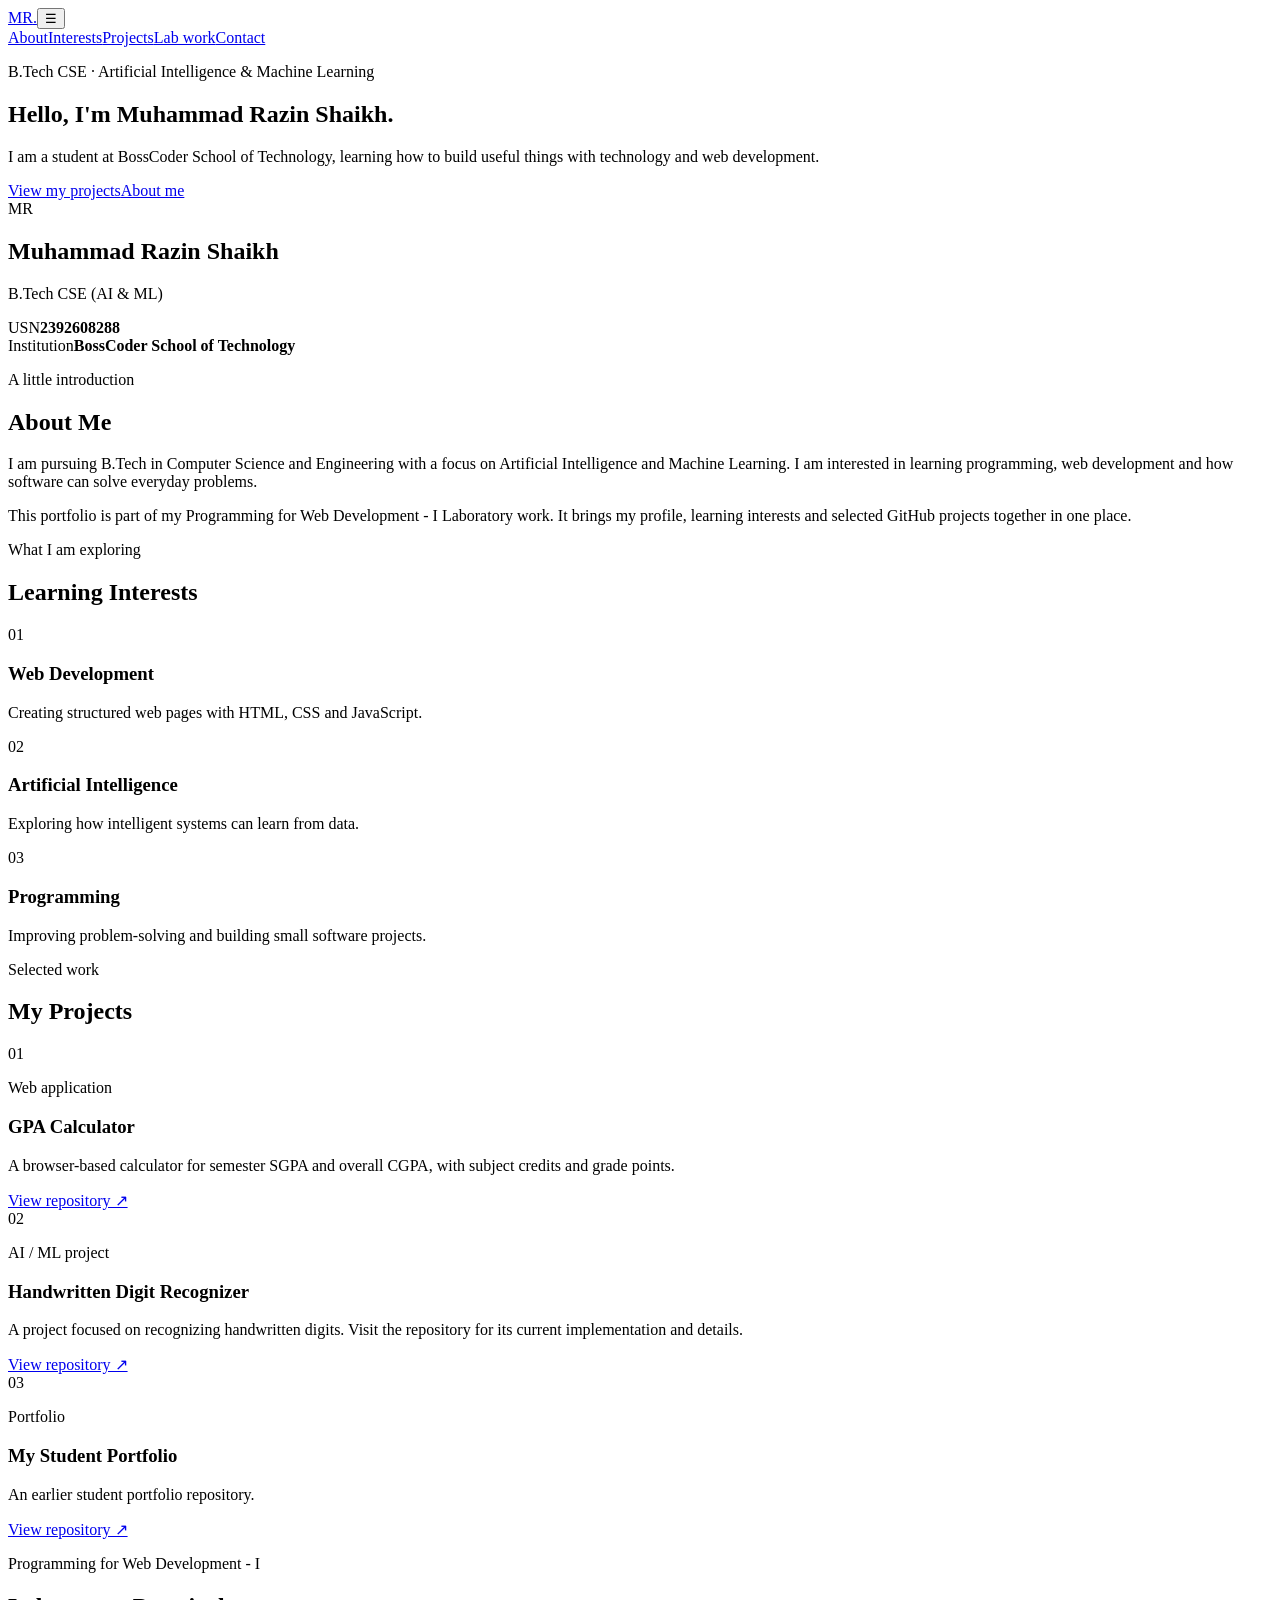
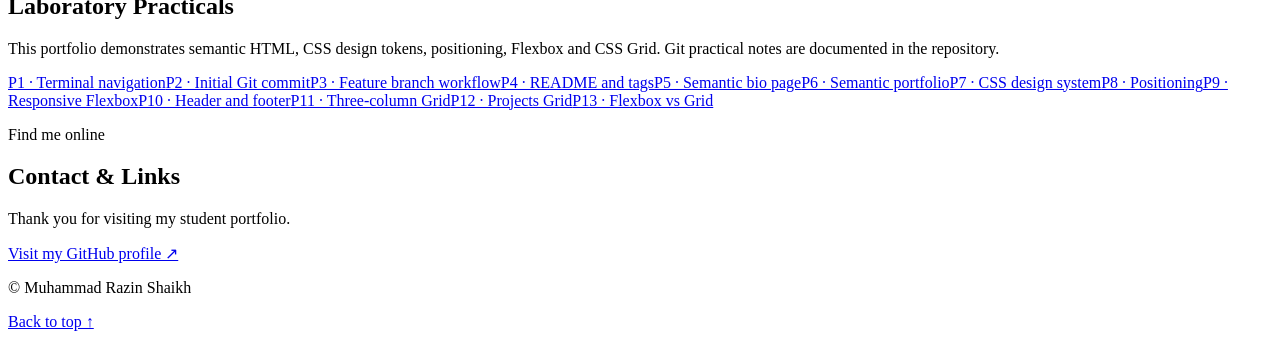
==== index.html @ 40338f89 "Add student portfolio website and documentation" ====
<!DOCTYPE html>
<html lang="en">
<head>
  <meta charset="UTF-8">
  <meta name="viewport" content="width=device-width, initial-scale=1.0">
  <meta name="description" content="Student portfolio of Muhammad Razin Shaikh, B.Tech CSE AI and ML student.">
  <title>Muhammad Razin Shaikh | Student Portfolio</title>
  <link rel="stylesheet" href="style.css">
  <script src="script.js" defer></script>
</head>
<body>
  <header class="site-header"><a class="brand" href="#home">MR<span>.</span></a><button class="menu-toggle" aria-label="Toggle navigation" aria-expanded="false">☰</button><nav class="navbar" aria-label="Main navigation"><a href="#about">About</a><a href="#skills">Interests</a><a href="#projects">Projects</a><a href="#practicals">Lab work</a><a href="#contact">Contact</a></nav></header>
  <main id="home">
    <section class="hero section-wrap"><div class="hero-copy"><p class="eyebrow">B.Tech CSE · Artificial Intelligence & Machine Learning</p><h1>Hello, I'm <span>Muhammad Razin Shaikh.</span></h1><p class="intro">I am a student at BossCoder School of Technology, learning how to build useful things with technology and web development.</p><div class="hero-actions"><a class="button primary" href="#projects">View my projects</a><a class="button secondary" href="#about">About me</a></div></div><aside class="profile-card"><div class="avatar" aria-hidden="true">MR</div><h2>Muhammad Razin Shaikh</h2><p>B.Tech CSE (AI & ML)</p><div class="student-meta"><span>USN</span><strong>2392608288</strong></div><div class="student-meta"><span>Institution</span><strong>BossCoder School of Technology</strong></div></aside></section>
    <section class="section-wrap" id="about"><div class="section-heading"><p class="eyebrow">A little introduction</p><h2>About Me</h2></div><article class="bio-panel"><p>I am pursuing B.Tech in Computer Science and Engineering with a focus on Artificial Intelligence and Machine Learning. I am interested in learning programming, web development and how software can solve everyday problems.</p><p>This portfolio is part of my Programming for Web Development - I Laboratory work. It brings my profile, learning interests and selected GitHub projects together in one place.</p></article></section>
    <section class="section-wrap" id="skills"><div class="section-heading"><p class="eyebrow">What I am exploring</p><h2>Learning Interests</h2></div><div class="interest-grid"><article class="interest-card"><span>01</span><h3>Web Development</h3><p>Creating structured web pages with HTML, CSS and JavaScript.</p></article><article class="interest-card"><span>02</span><h3>Artificial Intelligence</h3><p>Exploring how intelligent systems can learn from data.</p></article><article class="interest-card"><span>03</span><h3>Programming</h3><p>Improving problem-solving and building small software projects.</p></article></div></section>
    <section class="section-wrap" id="projects"><div class="section-heading"><p class="eyebrow">Selected work</p><h2>My Projects</h2></div><div class="project-grid"><article class="project-card featured"><div class="project-art art-one">01</div><div class="project-content"><p class="project-type">Web application</p><h3>GPA Calculator</h3><p>A browser-based calculator for semester SGPA and overall CGPA, with subject credits and grade points.</p><a href="https://github.com/instinct-coder1/gpa-calculator" target="_blank" rel="noopener noreferrer">View repository ↗</a></div></article><article class="project-card"><div class="project-art art-two">02</div><div class="project-content"><p class="project-type">AI / ML project</p><h3>Handwritten Digit Recognizer</h3><p>A project focused on recognizing handwritten digits. Visit the repository for its current implementation and details.</p><a href="https://github.com/instinct-coder1/handwritten-digit-recognizer" target="_blank" rel="noopener noreferrer">View repository ↗</a></div></article><article class="project-card"><div class="project-art art-three">03</div><div class="project-content"><p class="project-type">Portfolio</p><h3>My Student Portfolio</h3><p>An earlier student portfolio repository.</p><a href="https://github.com/instinct-coder1/my-student-portfolio" target="_blank" rel="noopener noreferrer">View repository ↗</a></div></article></div></section>
    <section class="section-wrap lab-section" id="practicals"><div class="section-heading"><p class="eyebrow">Programming for Web Development - I</p><h2>Laboratory Practicals</h2></div><p class="section-description">This portfolio demonstrates semantic HTML, CSS design tokens, positioning, Flexbox and CSS Grid. Git practical notes are documented in the repository.</p><div class="practical-list"><a href="practicals/P1.md">P1 · Terminal navigation</a><a href="practicals/P2.md">P2 · Initial Git commit</a><a href="practicals/P3.md">P3 · Feature branch workflow</a><a href="practicals/P4.md">P4 · README and tags</a><a href="practicals/P5.md">P5 · Semantic bio page</a><a href="practicals/P6.md">P6 · Semantic portfolio</a><a href="practicals/P7.md">P7 · CSS design system</a><a href="practicals/P8.md">P8 · Positioning</a><a href="practicals/P9.md">P9 · Responsive Flexbox</a><a href="practicals/P10.md">P10 · Header and footer</a><a href="practicals/P11.md">P11 · Three-column Grid</a><a href="practicals/P12.md">P12 · Projects Grid</a><a href="practicals/P13.md">P13 · Flexbox vs Grid</a></div></section>
    <section class="section-wrap contact-section" id="contact"><div class="section-heading"><p class="eyebrow">Find me online</p><h2>Contact & Links</h2></div><p>Thank you for visiting my student portfolio.</p><a class="button primary" href="https://github.com/instinct-coder1" target="_blank" rel="noopener noreferrer">Visit my GitHub profile ↗</a></section>
  </main>
  <footer class="site-footer"><p>© <span id="year"></span> Muhammad Razin Shaikh</p><a href="#home">Back to top ↑</a></footer>
</body>
</html>
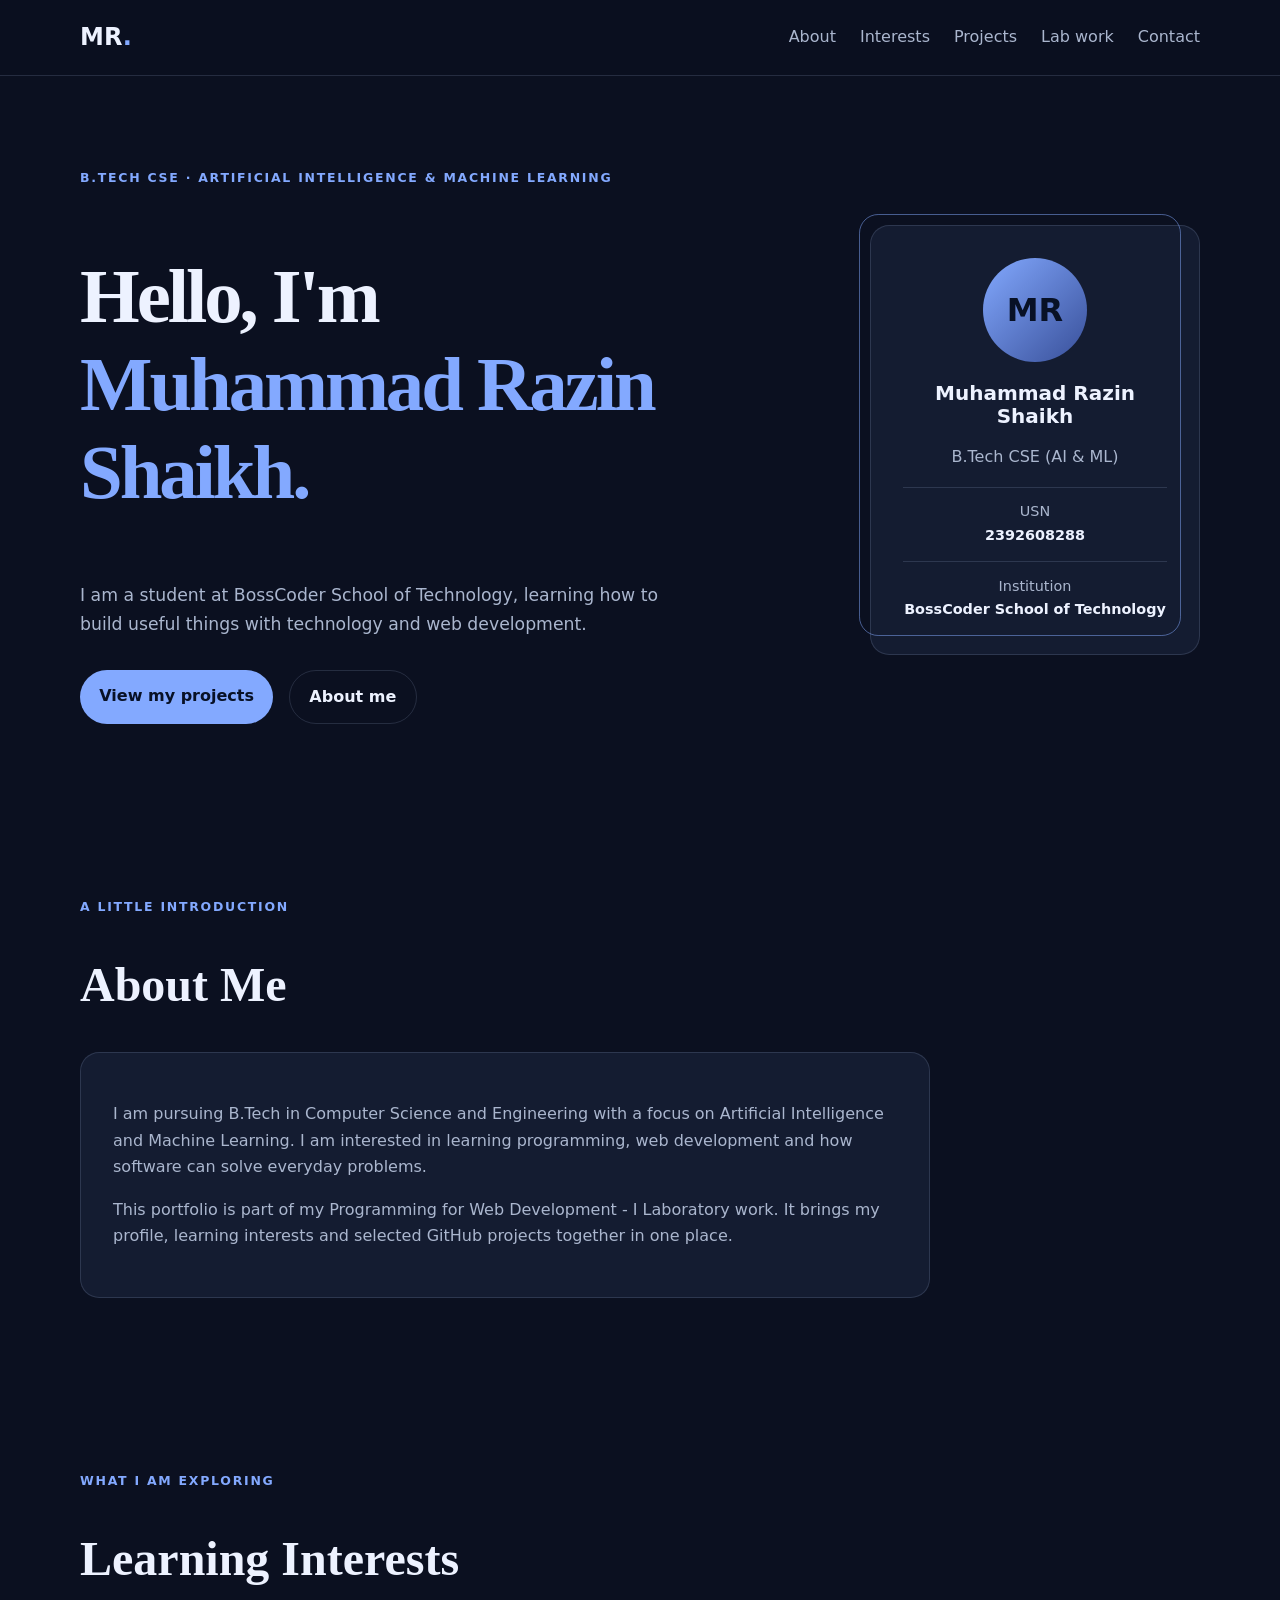
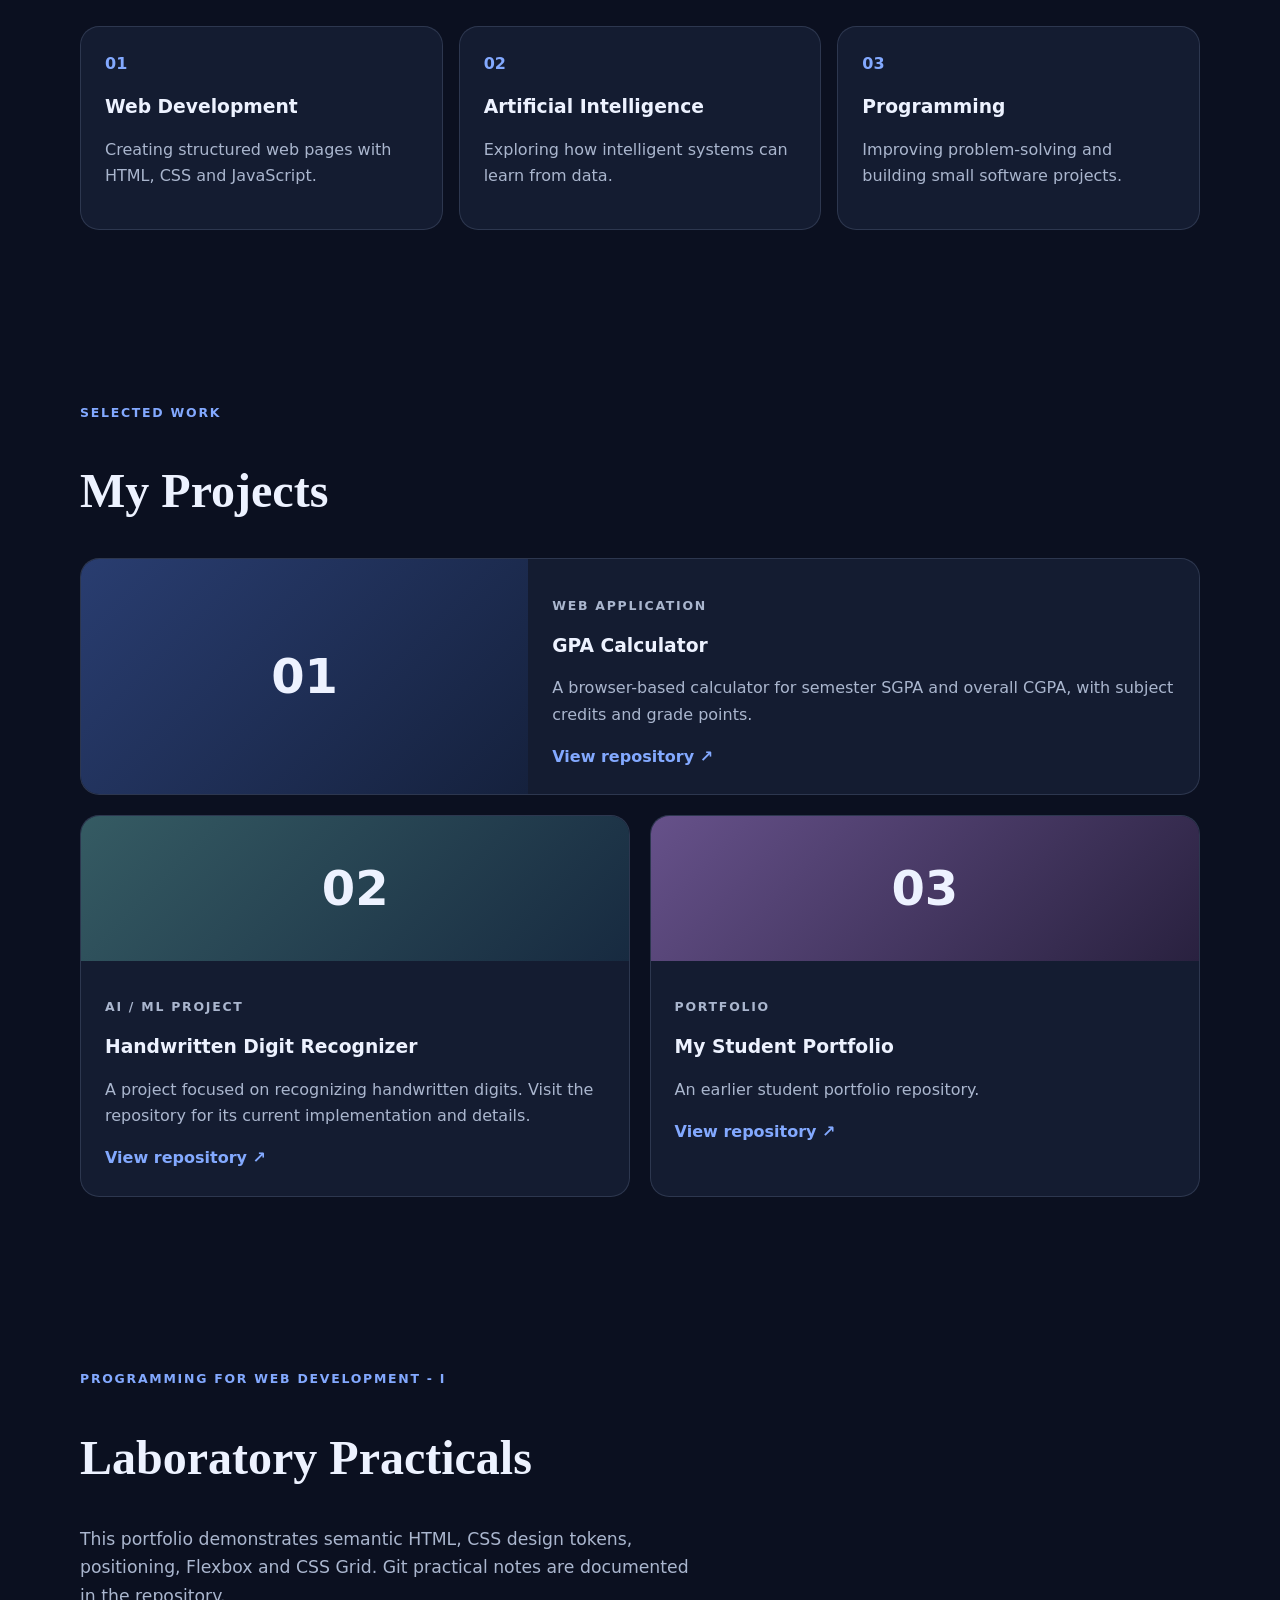
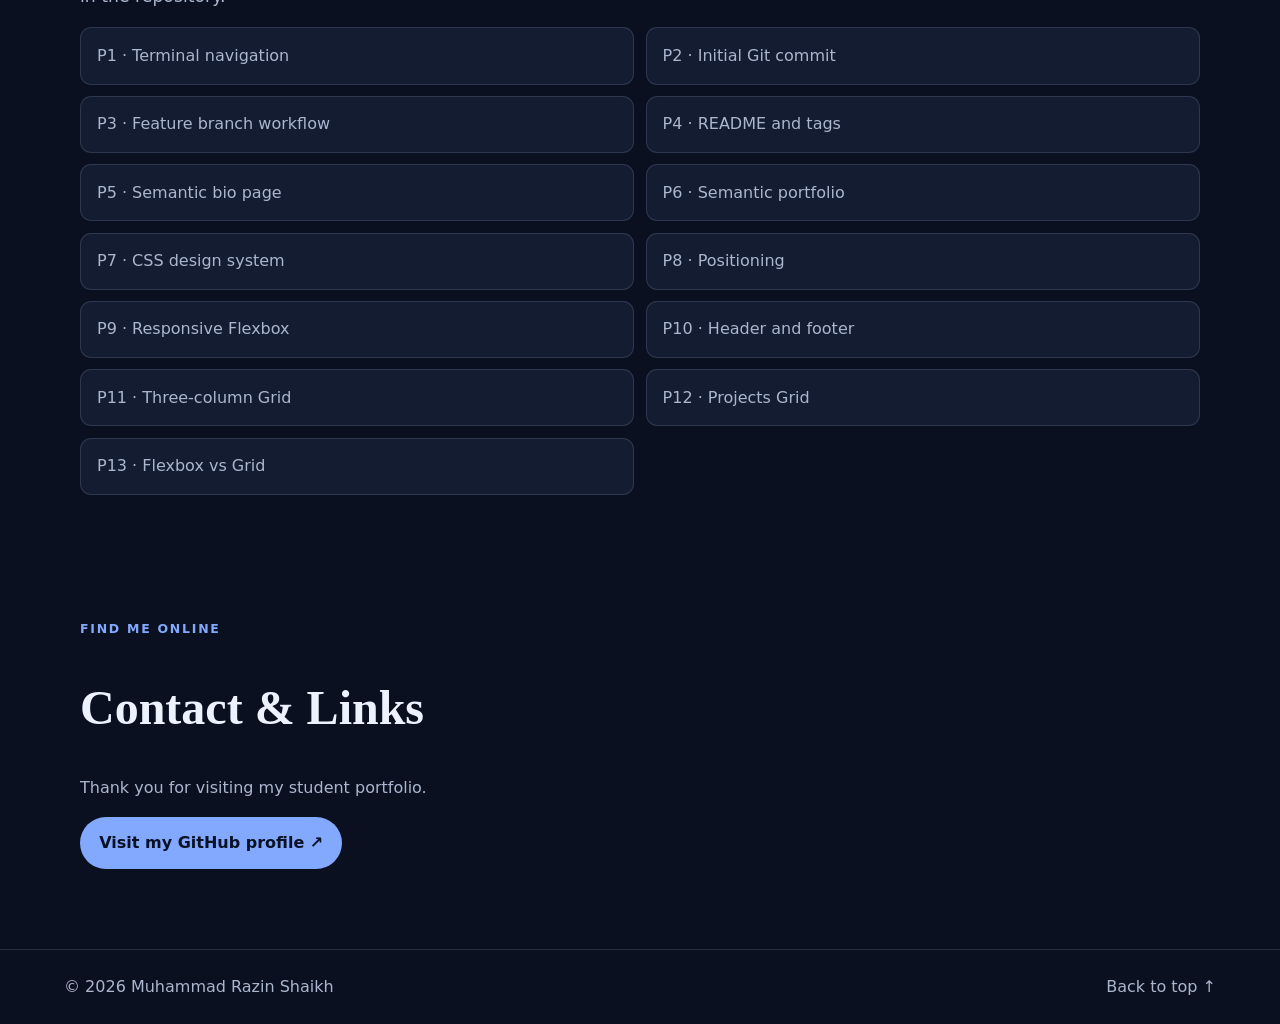
==== commit af9c93f5: "Fix title formatting in index.html" ====
--- a/index.html
+++ b/index.html
@@ -4,7 +4,7 @@
   <meta charset="UTF-8">
   <meta name="viewport" content="width=device-width, initial-scale=1.0">
   <meta name="description" content="Student portfolio of Muhammad Razin Shaikh, B.Tech CSE AI and ML student.">
-  <title>Muhammad Razin Shaikh | Student Portfolio</title>
+  <title>MuhammadRazin Shaikh | Student Portfolio</title>
   <link rel="stylesheet" href="style.css">
   <script src="script.js" defer></script>
 </head>
@@ -20,4 +20,4 @@
   </main>
   <footer class="site-footer"><p>© <span id="year"></span> Muhammad Razin Shaikh</p><a href="#home">Back to top ↑</a></footer>
 </body>
-</html>+</html>
--- a/style.css
+++ b/style.css
@@ -0,0 +1,5 @@
+:root{--bg:#0b1020;--surface:#141c31;--surface2:#1c2943;--text:#edf2ff;--muted:#aab6ce;--accent:#83a9ff;--border:rgba(190,207,245,.15);--font:Inter,system-ui,-apple-system,"Segoe UI",sans-serif;--radius:1.2rem;--width:1120px}
+*{box-sizing:border-box}html{scroll-behavior:smooth;scroll-padding-top:6rem}body{margin:0;background:var(--bg);color:var(--text);font-family:var(--font);line-height:1.65}a{color:inherit}.site-header{position:sticky;top:0;z-index:10;min-height:76px;padding:0 max(5vw,calc((100vw - var(--width))/2));display:flex;align-items:center;justify-content:space-between;gap:1.5rem;background:rgba(11,16,32,.92);border-bottom:1px solid var(--border);backdrop-filter:blur(16px)}.brand{font-size:1.5rem;font-weight:900;text-decoration:none}.brand span,.hero h1 span{color:var(--accent)}.navbar{display:flex;align-items:center;gap:1.5rem}.navbar a,.site-footer a{color:var(--muted);text-decoration:none}.navbar a:hover,.site-footer a:hover,.project-content a:hover{color:var(--accent)}.menu-toggle{display:none;color:var(--text);background:none;border:0;font-size:1.5rem}.section-wrap{width:min(var(--width),90%);margin:auto;padding:5rem 0}.hero{min-height:560px;display:flex;align-items:center;justify-content:space-between;gap:3rem}.hero-copy{max-width:650px}.eyebrow,.project-type{color:var(--accent);font-size:.78rem;font-weight:800;letter-spacing:.14em;text-transform:uppercase}h1,h2,h3{line-height:1.15}h1{font-family:Georgia,serif;font-size:clamp(2.7rem,6vw,5rem);letter-spacing:-.04em}h2{font-family:Georgia,serif;font-size:clamp(2rem,4vw,3rem)}.intro,.section-description{max-width:620px;color:var(--muted);font-size:1.08rem}.hero-actions{display:flex;flex-wrap:wrap;gap:1rem;margin-top:2rem}.button{display:inline-flex;padding:.8rem 1.2rem;border-radius:999px;font-weight:750;text-decoration:none}.primary{background:var(--accent);color:#081126}.secondary{border:1px solid var(--border)}.profile-card{position:relative;isolation:isolate;flex:0 0 330px;padding:2rem;text-align:center;background:var(--surface);border:1px solid var(--border);border-radius:var(--radius)}.profile-card:before{content:"";position:absolute;z-index:-1;inset:-12px 18px 18px -12px;border:1px solid #83a9ff80;border-radius:var(--radius)}.avatar{width:104px;height:104px;display:grid;place-items:center;margin:0 auto 1.2rem;border-radius:50%;background:linear-gradient(135deg,#83a9ff,#384f99);color:#081126;font-size:2rem;font-weight:900}.profile-card h2{font-family:var(--font);font-size:1.25rem}.profile-card>p,.student-meta span{color:var(--muted)}.student-meta{display:flex;flex-direction:column;padding-top:.8rem;margin-top:.8rem;border-top:1px solid var(--border);font-size:.9rem}.section-heading{margin-bottom:2rem}.bio-panel,.interest-card,.project-card{background:var(--surface);border:1px solid var(--border);border-radius:var(--radius)}.bio-panel{max-width:850px;padding:2rem;color:var(--muted)}.interest-grid{display:flex;flex-wrap:wrap;gap:1rem}.interest-card{flex:1 1 230px;padding:1.5rem}.interest-card span{color:var(--accent);font-weight:800}.interest-card p,.project-content p{color:var(--muted)}.project-grid{display:grid;grid-template-columns:repeat(2,minmax(0,1fr));gap:1.2rem}.project-card{overflow:hidden;display:flex;flex-direction:column}.project-card.featured{grid-column:span 2;display:grid;grid-template-columns:.8fr 1.2fr}.project-art{min-height:145px;display:grid;place-items:center;font-size:3rem;font-weight:900;background:linear-gradient(135deg,#293d70,#15213d)}.art-two{background:linear-gradient(135deg,#355b63,#172a40)}.art-three{background:linear-gradient(135deg,#66518a,#29213f)}.project-content{padding:1.5rem}.project-content a{color:var(--accent);font-weight:750;text-decoration:none}.practical-list{display:grid;grid-template-columns:repeat(2,minmax(0,1fr));gap:.7rem}.practical-list a{padding:.9rem 1rem;color:var(--muted);background:var(--surface);border:1px solid var(--border);border-radius:.7rem;text-decoration:none}.practical-list a:hover{border-color:var(--accent);color:var(--text)}.contact-section{padding-top:2rem}.contact-section>p{color:var(--muted)}.site-footer{display:flex;justify-content:space-between;gap:1rem;padding:1.5rem 5%;border-top:1px solid var(--border);color:var(--muted)}.site-footer p{margin:0}
+/* P8 positioning; P9-P10 Flexbox; P11-P12 Grid; P13 combines both. */
+@media(max-width:760px){.site-header{min-height:68px}.menu-toggle{display:block;cursor:pointer}.navbar{display:none;position:absolute;top:68px;left:0;right:0;padding:1.2rem 5%;flex-direction:column;align-items:flex-start;background:var(--surface);border-bottom:1px solid var(--border)}.navbar.open{display:flex}.hero{min-height:auto;flex-direction:column;align-items:stretch}.profile-card{align-self:center;flex-basis:auto}.project-grid,.practical-list{grid-template-columns:1fr}.project-card.featured{grid-column:auto;display:flex}.site-footer{flex-direction:column}}
+@media(prefers-reduced-motion:reduce){html{scroll-behavior:auto}*{transition:none!important}}
